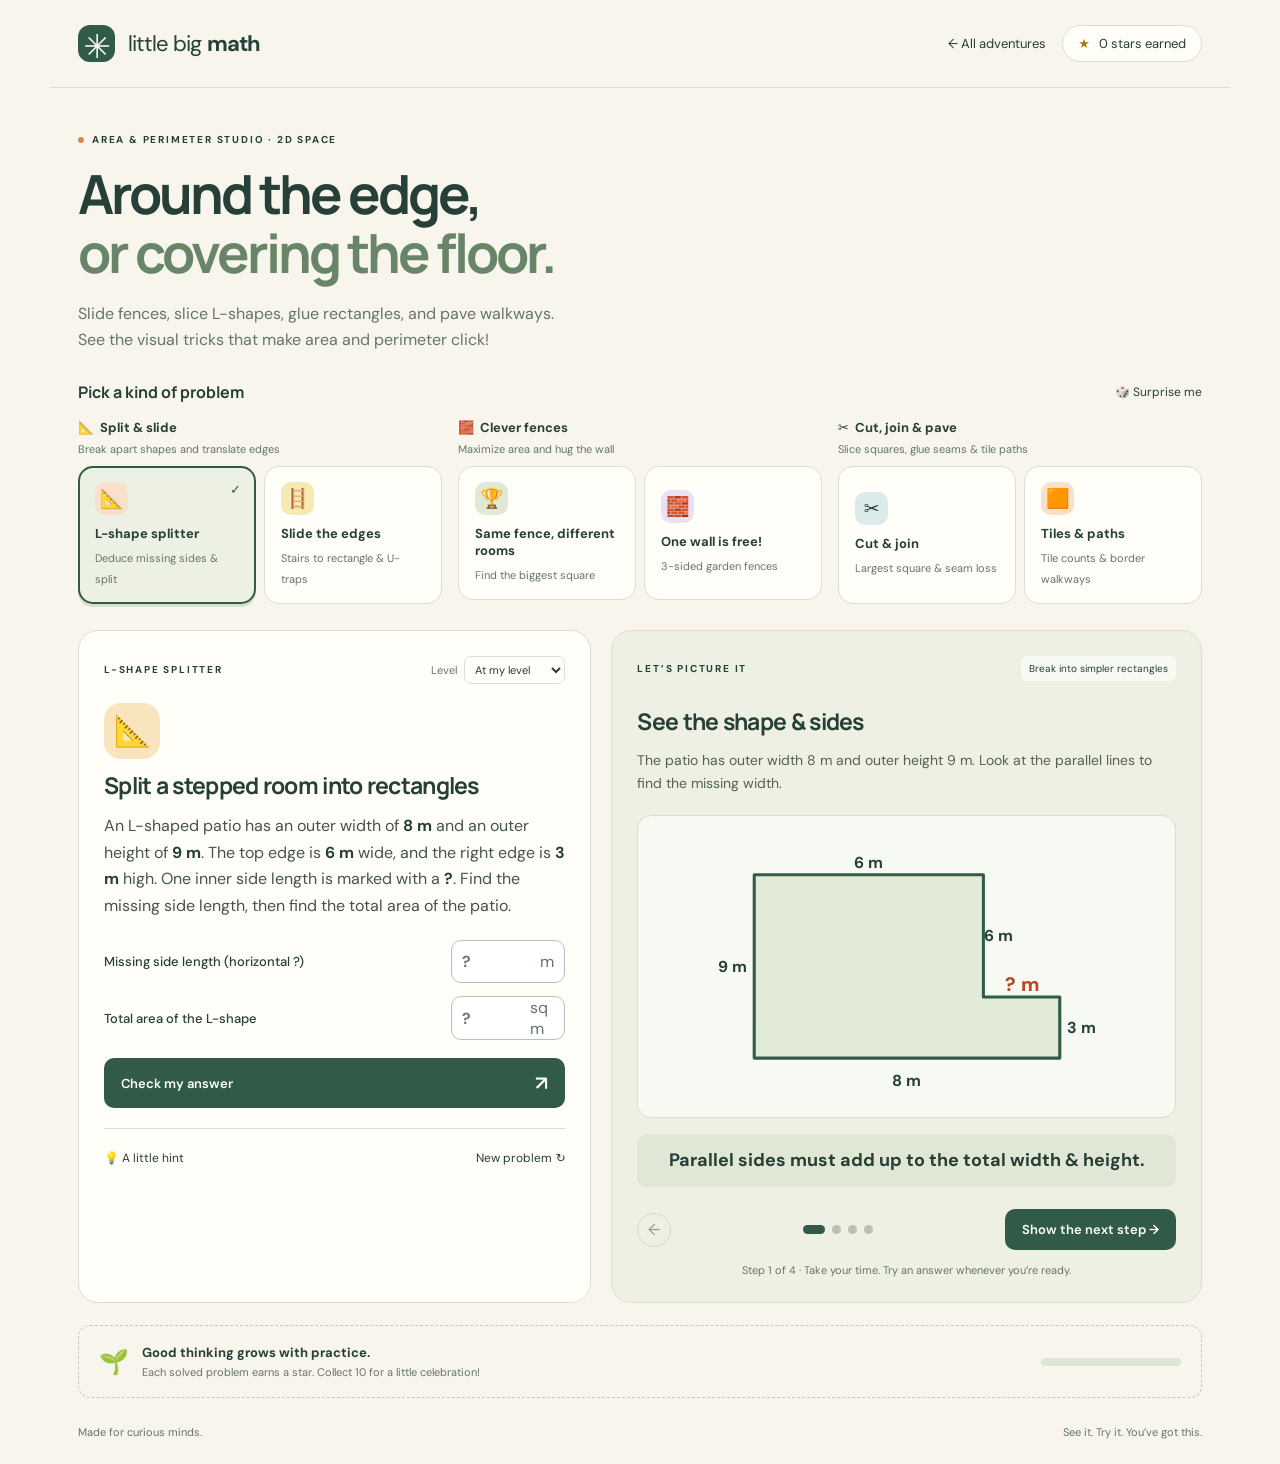
==== area-perimeter.html @ 08259410 "Add full Grade 3 curriculum adventures (Bellevue, China, Ontario)" ====
<!doctype html>
<html lang="en">
<head>
  <meta charset="UTF-8">
  <meta name="viewport" content="width=device-width, initial-scale=1">
  <meta name="theme-color" content="#f7f5ec">
  <title>Area &amp; Perimeter Studio · Little Big Math</title>
  <link rel="stylesheet" href="styles.css">
  <link rel="stylesheet" href="area-perimeter.css">
  <script defer src="area-perimeter.js"></script>
</head>
<body>
  <header class="topbar">
    <a class="brand" href="index.html"><span class="brand-mark" aria-hidden="true">✳</span> little big <b>math</b></a>
    <div class="topbar-right">
      <a class="back-link" href="index.html">← All adventures</a>
      <div class="stars" aria-label="Problems solved"><span aria-hidden="true">★</span> <span id="star-count">0</span> stars earned</div>
    </div>
  </header>
  <main>
    <section class="page-hero">
      <p class="eyebrow"><span class="tiny-dot"></span> AREA &amp; PERIMETER STUDIO · 2D SPACE</p>
      <h1>Around the edge,<br><span>or covering the floor.</span></h1>
      <p class="hero-description">Slide fences, slice L-shapes, glue rectangles, and pave walkways.<br>See the visual tricks that make area and perimeter click!</p>
    </section>

    <section class="practice" aria-label="Area and perimeter practice">
      <div class="section-heading">
        <h2>Pick a kind of problem</h2>
        <button class="text-button" id="mix-button">🎲 Surprise me</button>
      </div>

      <div class="topic-groups area-groups">
        <div class="topic-group" role="group" aria-label="Split &amp; slide">
          <h3 class="topic-group-title"><span aria-hidden="true">📐</span> Split &amp; slide <small>Break apart shapes and translate edges</small></h3>
          <div class="topics">
            <button class="topic" data-topic="rectilinear">
              <span class="topic-icon peach">📐</span>
              <strong>L-shape splitter</strong>
              <small>Deduce missing sides &amp; split</small>
            </button>
            <button class="topic" data-topic="staircase">
              <span class="topic-icon yellow">🪜</span>
              <strong>Slide the edges</strong>
              <small>Stairs to rectangle &amp; U-traps</small>
            </button>
          </div>
        </div>

        <div class="topic-group" role="group" aria-label="Clever fences">
          <h3 class="topic-group-title"><span aria-hidden="true">🧱</span> Clever fences <small>Maximize area and hug the wall</small></h3>
          <div class="topics">
            <button class="topic" data-topic="maxMin">
              <span class="topic-icon green">🏆</span>
              <strong>Same fence, different rooms</strong>
              <small>Find the biggest square</small>
            </button>
            <button class="topic" data-topic="wallFence">
              <span class="topic-icon lilac">🧱</span>
              <strong>One wall is free!</strong>
              <small>3-sided garden fences</small>
            </button>
          </div>
        </div>

        <div class="topic-group" role="group" aria-label="Cut, join &amp; pave">
          <h3 class="topic-group-title"><span aria-hidden="true">✂️</span> Cut, join &amp; pave <small>Slice squares, glue seams &amp; tile paths</small></h3>
          <div class="topics">
            <button class="topic" data-topic="cutPaste">
              <span class="topic-icon blue">✂️</span>
              <strong>Cut &amp; join</strong>
              <small>Largest square &amp; seam loss</small>
            </button>
            <button class="topic" data-topic="paving">
              <span class="topic-icon peach">🟧</span>
              <strong>Tiles &amp; paths</strong>
              <small>Tile counts &amp; border walkways</small>
            </button>
          </div>
        </div>
      </div>

      <div class="workspace">
        <section class="problem-card" aria-labelledby="problem-title">
          <div class="card-top">
            <span class="eyebrow" id="topic-caption">L-SHAPE SPLITTER</span>
            <label class="difficulty">Level
              <select id="difficulty">
                <option value="easy">At my level</option>
                <option value="medium">A little harder</option>
                <option value="large">Big challenge</option>
              </select>
            </label>
          </div>
          <div class="story-icon" id="story-icon" aria-hidden="true">📐</div>
          <h2 id="problem-title">Split a stepped room into rectangles</h2>
          <p class="story" id="story"></p>
          <form id="answer-form" novalidate>
            <div id="answer-fields"></div>
            <button class="primary check" type="submit">Check my answer <span aria-hidden="true">↗</span></button>
          </form>
          <div class="feedback" id="feedback" role="status" aria-live="polite"></div>
          <div class="problem-actions">
            <button class="text-button" id="hint-button">💡 A little hint</button>
            <button class="text-button" id="new-button">New problem <span aria-hidden="true">↻</span></button>
          </div>
          <p class="hint" id="hint" hidden></p>
        </section>

        <section class="visual-card" aria-labelledby="visual-title">
          <div class="card-top">
            <span class="eyebrow">LET’S PICTURE IT</span>
            <span class="picture-badge" id="picture-badge">Grid squares = 1 unit</span>
          </div>
          <h2 id="visual-title">See the shape</h2>
          <p class="step-description" id="step-description"></p>
          <div id="diagram" class="diagram area-diagram" aria-live="polite"></div>
          <div class="equation" id="equation"></div>
          <div class="step-controls">
            <button id="previous-step" class="round-button" aria-label="Previous explanation step">←</button>
            <div id="step-dots" class="step-dots" role="group" aria-label="Explanation steps"></div>
            <button id="next-step" class="primary">Show the next step →</button>
          </div>
          <p class="visual-note" id="visual-note">Take your time. You can try an answer at any step.</p>
        </section>
      </div>

      <div class="encouragement">
        <span aria-hidden="true">🌱</span>
        <div>
          <strong>Good thinking grows with practice.</strong>
          <span>Each solved problem earns a star. Collect 10 for a little celebration!</span>
        </div>
        <div class="progress-track" aria-label="Progress toward 10 stars">
          <div id="progress-fill"></div>
        </div>
      </div>
    </section>
  </main>
  <footer>Made for curious minds. <span>See it. Try it. You’ve got this.</span></footer>
  <div id="celebration" class="celebration" role="status" aria-live="polite"></div>
</body>
</html>
---- styles.css ----
@import url('https://fonts.googleapis.com/css2?family=DM+Sans:wght@400;500;600;700&family=Manrope:wght@400;500;600;700;800&display=swap');
:root{--bg:#f7f5ec;--paper:#fffef9;--ink:#263f37;--muted:#66746a;--line:#dedfd3;--green:#315b48;--peach:#f5d2b7;--yellow:#f0cd65;--soft:#edf0e3}
*{box-sizing:border-box}body{margin:0;background:var(--bg);color:var(--ink);font-family:'DM Sans',system-ui,sans-serif;font-size:16px}button,input,select{font:inherit}button{cursor:pointer}button,a,input,select{outline-offset:5px}button:focus-visible,a:focus-visible,input:focus-visible,select:focus-visible{outline:3px solid #9071c4}button{transition:background .15s,transform .15s}button:active{transform:translateY(1px)}button:disabled{cursor:default;opacity:.45}button[hidden],[hidden]{display:none!important}.topbar,main,footer{max-width:1180px;margin:auto}.topbar{display:flex;align-items:center;justify-content:space-between;padding:25px 28px;border-bottom:1px solid var(--line)}.brand{display:flex;align-items:center;gap:6px;text-decoration:none;color:var(--ink);font-size:22px;letter-spacing:-1px}.brand-mark{display:grid;place-items:center;background:var(--green);color:var(--bg);width:37px;height:37px;border-radius:12px;margin-right:7px;font-size:33px}.stars{border:1px solid var(--line);border-radius:30px;padding:9px 15px;font-size:13px;background:var(--paper)}.stars>span:first-child{color:#aa7a12;margin-right:6px}.hero{padding:45px 28px 34px;display:flex;align-items:center;justify-content:space-between;gap:30px}.eyebrow{font-size:10px;letter-spacing:1.8px;font-weight:700;display:flex;align-items:center;gap:8px}.tiny-dot{width:6px;height:6px;background:#dc855a;border-radius:50%}h1,h2{font-family:Manrope,system-ui,sans-serif}h1{font-size:clamp(42px,5vw,62px);line-height:1.1;letter-spacing:-3px;margin:18px 0}h1 span{color:#688568}.hero-description{font-size:16px;line-height:1.65;color:var(--muted);margin:0}.hero-art{width:390px;max-width:43%}.hero-art svg{width:100%;display:block}.practice{padding:0 28px}.section-heading{display:flex;align-items:center;justify-content:space-between;margin-bottom:15px}.section-heading h2{font-size:16px;margin:0}.section-heading>span{color:var(--muted);font-size:12px}.topics{display:grid;grid-template-columns:repeat(5,1fr);gap:12px;margin-bottom:26px}.topic{position:relative;border:1px solid var(--line);background:var(--paper);border-radius:15px;text-align:left;padding:15px 16px;min-height:112px;color:var(--ink)}.topic:hover{border-color:var(--green);background:#f0f2e7}.topic[aria-pressed=true]{border:2px solid var(--green);padding:14px 15px;background:#edf1e4;box-shadow:0 3px 0 #d9dfce}.topic[aria-pressed=true]:after{content:'✓';position:absolute;right:13px;top:13px;font-size:13px;color:var(--green)}.topic-icon{display:grid;place-items:center;width:33px;height:33px;border-radius:10px;font-size:19px;margin-bottom:10px}.peach{background:#f8e0cb}.green{background:#e0e9d3}.lilac{background:#e9e0f3}.yellow{background:#f7e9b2}.blue{background:#dcebea}.topic strong{display:block;font-size:13px;margin-bottom:4px}.topic small{font-size:11px;color:var(--muted)}.workspace{display:grid;grid-template-columns:1fr 1.15fr;gap:20px;align-items:stretch}.problem-card,.visual-card{border:1px solid var(--line);border-radius:20px;padding:25px;background:var(--paper);min-width:0}.visual-card{background:#edf0e3;display:flex;flex-direction:column}.card-top{display:flex;align-items:center;justify-content:space-between;gap:10px}.difficulty{display:flex;align-items:center;gap:7px;color:var(--muted);font-size:11px}.difficulty select{font-size:11px;border:1px solid var(--line);border-radius:7px;padding:5px 6px;background:var(--paper);color:var(--ink)}.story-icon{margin:19px 0 12px;font-size:30px;width:56px;height:56px;display:grid;place-items:center;background:#f8e5be;border-radius:17px}.problem-card h2,.visual-card h2{font-size:23px;letter-spacing:-.7px;margin:0 0 13px;line-height:1.3}.story{font-size:16px;line-height:1.65;margin:0 0 21px;color:#44554a}.story strong{color:var(--ink)}.answer-row{display:flex;align-items:center;justify-content:space-between;gap:16px;margin-bottom:13px}.answer-row label{font-size:13px;font-weight:500;flex:1}.input-wrap{display:flex;align-items:center;background:#fff;border:1px solid #b7c3b2;border-radius:10px;width:114px;flex-shrink:0;padding:0 10px;gap:5px}.input-wrap span{color:var(--muted)}.input-wrap input{border:0;width:100%;min-width:0;padding:10px 0;background:transparent;color:var(--ink);font-weight:700;outline-offset:2px}.input-wrap:focus-within{border-color:var(--green);box-shadow:0 0 0 2px #d1e0cc}.input-wrap:has(input[aria-invalid=true]){border-color:#ad633c;background:#fff4ec}.primary{border:0;background:var(--green);color:white;border-radius:10px;padding:12px 17px;font-weight:600;font-size:13px}.primary:hover{background:#234636}.check{width:100%;display:flex;justify-content:space-between;align-items:center;margin-top:18px}.check>span{font-size:20px}.feedback{font-size:13px;line-height:1.5;margin-top:13px}.feedback.success{color:#2c6240;background:#eaf3e4;padding:12px;border-radius:10px}.feedback.try{color:#8c492a;background:#fff1e4;padding:12px;border-radius:10px}.problem-actions{display:flex;justify-content:space-between;border-top:1px solid var(--line);margin-top:20px;padding-top:17px;gap:10px}.text-button{border:0;background:none;color:var(--ink);font-size:12px;padding:4px 0}.text-button:hover{text-decoration:underline}.hint{font-size:13px;line-height:1.5;padding:12px;border-left:3px solid #d7a841;background:#fcf2d7;border-radius:0 8px 8px 0}.picture-badge{font-size:10px;padding:6px 8px;background:#fff9;border-radius:6px;white-space:nowrap}.visual-card h2{margin-top:26px}.step-description{margin:0;color:#53634f;font-size:14px;line-height:1.6;min-height:45px}.diagram{background:#fff9;border:1px solid #d9dfcd;border-radius:14px;padding:24px 20px;min-height:174px;margin:21px 0 16px;display:flex;flex-direction:column;justify-content:center;gap:13px}.model-row{display:grid;grid-template-columns:69px 1fr;align-items:center;gap:10px}.model-label{font-size:12px;font-weight:600}.model-parts{display:flex;align-items:stretch;gap:5px;min-width:0}.part{flex:1;min-width:0;background:#cbdcbb;border:1px solid #a6bb93;border-radius:7px;padding:13px 3px;text-align:center;font-size:17px;font-weight:700;position:relative}.model-row:nth-child(2) .part{background:var(--peach);border-color:#d9b290}.extra-part{display:flex;align-items:center;justify-content:center;background:var(--yellow);border:1px dashed #aa8732;border-radius:7px;min-width:49px;font-size:13px;font-weight:700;padding:7px}.extra-part.aside{opacity:.65;text-decoration:line-through}.total-brace{font-size:12px;text-align:center;border-top:2px solid #a9b5a1;margin:1px 0 0 79px;padding-top:10px;color:#4b6244}.aside-note{font-size:12px;text-align:center;color:#6c632d}.equation{background:#e0e7d4;padding:13px;border-radius:10px;text-align:center;min-height:48px;font-weight:700;font-size:18px;display:flex;align-items:center;justify-content:center;line-height:1.5}.equation:empty{background:transparent}.step-controls{display:flex;align-items:center;justify-content:space-between;gap:10px;margin-top:auto;padding-top:22px}.round-button{width:34px;height:34px;background:transparent;border:1px solid #b7c3ad;border-radius:50%;color:var(--ink)}.step-dots{display:flex;gap:7px}.step-dot{width:9px;height:9px;padding:0;border:0;border-radius:50%;background:#b8c4ae}.step-dot[aria-current=step]{background:var(--green);width:22px;border-radius:10px}.visual-note{font-size:11px;text-align:center;color:var(--muted);margin:13px 0 0}.encouragement{display:flex;align-items:center;gap:13px;border:1px dashed #c2cbb6;border-radius:12px;padding:18px 20px;margin:22px 0}.encouragement>span{font-size:24px}.encouragement strong,.encouragement div>span{display:block}.encouragement strong{font-size:13px;margin-bottom:4px}.encouragement div>span{font-size:11px;color:var(--muted)}.progress-track{height:8px;width:140px;background:#e1e5d7;border-radius:10px;margin-left:auto;overflow:hidden}.progress-track>div{height:100%;background:#729866;border-radius:10px;transition:width .3s}footer{padding:5px 28px 25px;color:var(--muted);font-size:11px;display:flex;justify-content:space-between}.hops{display:flex;gap:6px;align-items:center;justify-content:center;flex-wrap:wrap}.hop{display:flex;flex-direction:column;align-items:center;gap:5px}.hop-number{width:44px;height:44px;display:grid;place-items:center;border-radius:50%;background:#cbdcbb;font-size:13px;font-weight:700}.hop-number.current{background:var(--yellow)}.hop-arrow{font-size:10px;color:#58674e}.hop-rule{font-size:12px;text-align:center;color:#596a50;line-height:1.6}.shop-mini{font-size:11px;text-align:center;color:var(--muted)}.celebration{position:fixed;bottom:24px;left:50%;transform:translateX(-50%);background:var(--green);color:white;padding:17px 24px;border-radius:15px;box-shadow:0 5px 30px #263f3733;font-weight:600;display:none;max-width:90%;text-align:center;z-index:10}.celebration.visible{display:block;animation:pop .3s ease-out}@keyframes pop{from{transform:translate(-50%,20px);opacity:0}to{transform:translate(-50%,0);opacity:1}}
.part{flex:0 0 calc((100% - var(--reserve,0px) - (var(--slots,4) - 1)*5px)/var(--slots,4));font-size:clamp(11px,1.4vw,17px)}.receipt-line{display:flex;justify-content:space-between;gap:12px;border-bottom:1px dashed #cad1bf;padding:12px 0;font-size:14px}.receipt-line strong{white-space:nowrap}
.topics{grid-template-columns:repeat(3,1fr)}.treasure-groups{display:grid;grid-template-columns:repeat(auto-fit,minmax(95px,1fr));gap:9px}.treasure-card{padding:12px;background:#fffdf6;border:1px solid #d4dec8;border-radius:10px;min-width:0}.treasure-card>strong{font-size:11px;display:block;margin-bottom:9px;color:#53634f}.treasure-pile{display:flex;flex-wrap:wrap;gap:5px;align-items:center;min-height:28px}.treasure-token{font-size:19px;position:relative}.treasure-token.taken{opacity:.35}.treasure-token.taken:after{content:'';position:absolute;left:0;right:0;top:50%;height:2px;background:#8a3f29;transform:rotate(-35deg)}.unknown-treasure{font-size:27px;font-weight:700;color:#a6743b}.treasure-number{font-weight:700;font-size:18px}.whole-total{border-top:1px dashed #a9b5a1;padding-top:11px;text-align:center;font-size:13px;color:#4b6244}
@media(min-width:1400px){.hero{padding-top:55px;padding-bottom:44px}.topics{margin-bottom:30px}.problem-card,.visual-card{padding:30px}}
@media(max-width:850px){.topics{gap:8px}.topic{padding:12px 10px}.topic[aria-pressed=true]{padding:11px 9px}.topic small{font-size:10px}.workspace{gap:14px}.problem-card,.visual-card{padding:20px}.picture-badge{display:none}.model-row{grid-template-columns:58px 1fr}.total-brace{margin-left:68px}.step-controls .primary{padding:12px 10px;font-size:11px}.diagram{padding:20px 12px}.hero-art{max-width:40%}}
@media(max-width:640px){.topbar{padding:18px}.brand{font-size:19px}.stars{font-size:11px;padding:8px 10px}.hero{padding:30px 18px 26px;gap:4px}.hero .eyebrow{font-size:8px;letter-spacing:1px}h1{font-size:43px;letter-spacing:-2px}.hero-description{font-size:13px}.hero-art{max-width:34%;min-width:95px}.practice{padding:0 18px}.section-heading>span{display:none}.topics{grid-template-columns:repeat(3,1fr);gap:9px}.topic{min-height:108px}.topic strong{font-size:12px}.topic small{font-size:10px;line-height:1.4;display:block}.workspace{grid-template-columns:1fr}.problem-card,.visual-card{padding:22px}.visual-card{min-height:420px}.picture-badge{display:block;font-size:9px}.encouragement{padding:15px 12px}.encouragement div>span{line-height:1.5}.progress-track{width:55px;flex-shrink:0}footer{padding:5px 18px 22px;font-size:10px;gap:15px}.model-row{grid-template-columns:62px 1fr}.total-brace{margin-left:72px}.step-controls .primary{font-size:12px}.celebration{font-size:13px}}
@media(max-width:380px){.model-row{grid-template-columns:1fr;gap:6px}.total-brace{margin-left:0}.picture-badge{display:none}.diagram{padding:20px 12px}}
@media(prefers-reduced-motion:reduce){*{animation:none!important;transition:none!important}}

/* Shared page navigation */
.topbar-right{display:flex;align-items:center;gap:16px}
.back-link{color:var(--ink);font-size:13px;text-decoration:none}
.back-link:hover{text-decoration:underline}
.page-hero{padding:35px 28px 26px}
.page-hero h1{font-size:clamp(37px,4.5vw,54px)}

/* Landing page: adventure cards */
.adventures{display:grid;gap:16px;margin-bottom:8px}
.adventure{border:1px solid var(--line);border-radius:20px;background:var(--paper);overflow:hidden}
.adventure-main{display:flex;align-items:center;gap:18px;padding:20px 22px;color:var(--ink);text-decoration:none}
.adventure-main:hover .adventure-go{transform:translateX(4px)}
.adventure-icon{display:grid;place-items:center;flex-shrink:0;width:58px;height:58px;border-radius:17px;font-size:30px;background:#fff9}
.adventure-text{flex:1}
.adventure-text strong{display:flex;align-items:center;gap:10px;font-family:Manrope,system-ui,sans-serif;font-size:21px;letter-spacing:-.5px}
.adventure-text small{display:block;color:var(--muted);font-size:13px;line-height:1.6;margin-top:4px}
.adventure-go{font-size:26px;transition:transform .15s}
.new-badge{font-style:normal;font-family:'DM Sans',system-ui,sans-serif;font-size:10px;letter-spacing:1px;text-transform:uppercase;background:var(--green);color:#fff;border-radius:20px;padding:4px 8px}
.adventure-groups{display:grid;grid-template-columns:repeat(auto-fit,minmax(220px,1fr));gap:14px 22px;padding:16px 22px 20px;border-top:1px dashed #0002;background:#fff6}
.adventure-groups h3{font-size:11px;letter-spacing:1.2px;text-transform:uppercase;margin:0 0 9px;color:#4f5f55}
.chips{list-style:none;padding:0;margin:0;display:flex;flex-wrap:wrap;gap:7px}
.chips a{display:inline-block;background:var(--paper);border:1px solid var(--line);border-radius:30px;padding:7px 12px;font-size:12px;color:var(--ink);text-decoration:none}
.chips a:hover{border-color:var(--green);background:#f0f2e7}
.peach-card{background:#fbeee2}.lilac-card{background:#f2ecf8}.green-card{background:#e9efdf}.yellow-card{background:#fbf5dc}.blue-card{background:#e6f1f0}.coral-card{background:#fae8e4}.sage-card{background:#e7efe8}

/* Word problems: grouped topic buttons */
.topic-groups{display:grid;grid-template-columns:1.25fr .9fr 1.6fr;gap:16px;margin-bottom:26px}
.topic-group{min-width:0}
.topic-group-title{font-size:13px;margin:0 0 10px;display:flex;flex-wrap:wrap;align-items:baseline;gap:6px}
.topic-group-title small{flex-basis:100%;font-weight:400;font-size:11px;color:var(--muted)}
.topic-group .topics{grid-template-columns:repeat(auto-fit,minmax(110px,1fr));margin-bottom:0;gap:8px}
@media(max-width:980px){.topic-groups{grid-template-columns:1fr}.topic-group .topics{grid-template-columns:repeat(auto-fill,minmax(150px,1fr))}}
@media(max-width:640px){.page-hero{padding:26px 18px 20px}.topbar-right{gap:10px}.back-link{font-size:11px}.adventure-main{padding:16px;gap:13px}.adventure-icon{width:46px;height:46px;font-size:24px}.adventure-text strong{font-size:18px}.adventure-groups{padding:14px 16px 16px}.topic-group .topics{grid-template-columns:repeat(2,1fr)}}
---- area-perimeter.css ----
/* Area & Perimeter Studio Styles */

.area-groups {
  grid-template-columns: repeat(3, 1fr);
  gap: 16px;
  margin-bottom: 26px;
}

.area-diagram {
  padding: 16px;
  min-height: 250px;
  display: flex;
  flex-direction: column;
  align-items: center;
  justify-content: center;
  overflow: hidden;
}

.area-svg {
  width: 100%;
  max-width: 440px;
  height: auto;
  max-height: 270px;
  display: block;
  margin: 0 auto;
  user-select: none;
}

/* SVG Text & Element Styling */
.area-svg text {
  font-family: 'DM Sans', system-ui, sans-serif;
}

.dim-text {
  font-size: 13px;
  font-weight: 700;
  fill: #263f37;
  text-anchor: middle;
  dominant-baseline: central;
}

.dim-missing {
  font-size: 16px;
  font-weight: 800;
  fill: #ba4722;
  text-anchor: middle;
  dominant-baseline: central;
}

.dim-found {
  font-size: 14px;
  font-weight: 800;
  fill: #2c6240;
  text-anchor: middle;
  dominant-baseline: central;
}

.part-label {
  font-size: 13px;
  font-weight: 700;
  fill: #3b5045;
  text-anchor: middle;
  dominant-baseline: central;
}

.slice-line {
  stroke: #ba4722;
  stroke-width: 2.5;
  stroke-dasharray: 6 4;
}

.seam-line {
  stroke: #456cb0;
  stroke-width: 2.5;
  stroke-dasharray: 5 4;
}

.slide-arrow {
  stroke: #2e6c4a;
  stroke-width: 2;
  marker-end: url(#arrow-green);
}

.slide-arrow-u {
  stroke: #ba4722;
  stroke-width: 2;
  marker-end: url(#arrow-orange);
}

/* MaxMin Comparison Table */
.compare-container {
  width: 100%;
  max-width: 440px;
  display: flex;
  flex-direction: column;
  gap: 12px;
}

.compare-svg-duo {
  width: 100%;
  max-height: 140px;
  display: block;
}

.compare-table {
  width: 100%;
  border-collapse: separate;
  border-spacing: 0;
  border: 1px solid #d4dec8;
  border-radius: 10px;
  overflow: hidden;
  font-size: 13px;
  background: #fff;
  text-align: center;
}

.compare-table th {
  background: #e6edd9;
  padding: 8px 10px;
  font-weight: 700;
  color: #2e4a3d;
  font-size: 12px;
  letter-spacing: 0.3px;
}

.compare-table td {
  padding: 7px 10px;
  border-top: 1px solid #edf0e3;
  color: #3b4e42;
}

.compare-table tr.winner {
  background: #eaf5e1;
  font-weight: 700;
  color: #1e5233;
}

.compare-table tr.winner td:first-child::before {
  content: '★ ';
  color: #d18d19;
}

/* Tile Grid Patterns */
.tile-item {
  stroke: #98aa8e;
  stroke-width: 1;
}

/* Fence Styling */
.fence-post {
  fill: #8f6738;
}

.fence-wire {
  stroke: #b3884e;
  stroke-width: 2.5;
}

.wall-top {
  fill: #bb5a42;
  stroke: #873622;
  stroke-width: 2;
}

/* Responsive Overrides */
@media (max-width: 980px) {
  .area-groups {
    grid-template-columns: 1fr;
  }
}

@media (max-width: 640px) {
  .area-diagram {
    padding: 10px;
    min-height: 210px;
  }
  .compare-table {
    font-size: 11px;
  }
  .compare-table th, .compare-table td {
    padding: 5px 6px;
  }
}
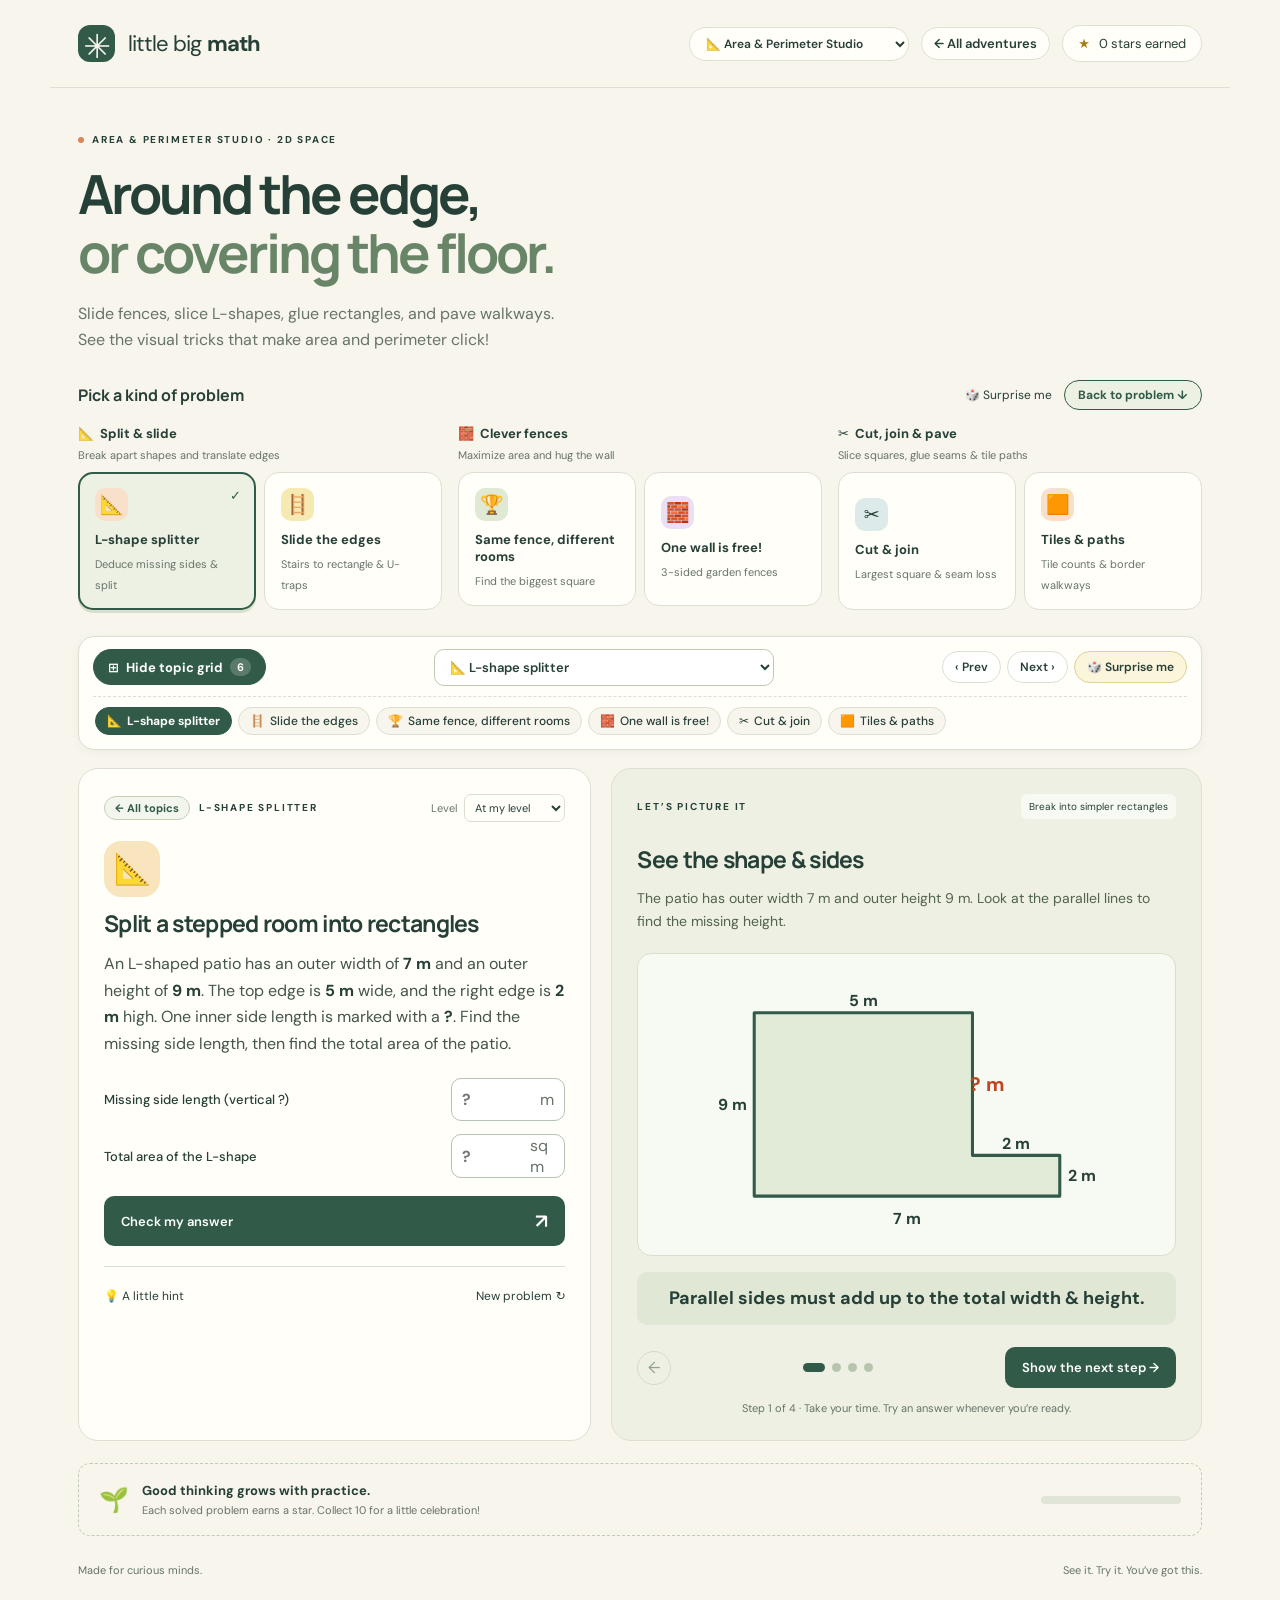
==== commit 35d34355: "Streamline topic selection and cross-adventure navigation UX" ====
--- a/area-perimeter.html
+++ b/area-perimeter.html
@@ -8,6 +8,7 @@
   <link rel="stylesheet" href="styles.css">
   <link rel="stylesheet" href="area-perimeter.css">
   <script defer src="area-perimeter.js"></script>
+  <script defer src="nav.js"></script>
 </head>
 <body>
   <header class="topbar">
--- a/styles.css
+++ b/styles.css
@@ -10,11 +10,44 @@
 @media(prefers-reduced-motion:reduce){*{animation:none!important;transition:none!important}}
 
 /* Shared page navigation */
-.topbar-right{display:flex;align-items:center;gap:16px}
-.back-link{color:var(--ink);font-size:13px;text-decoration:none}
-.back-link:hover{text-decoration:underline}
-.page-hero{padding:35px 28px 26px}
+.topbar{position:sticky;top:0;z-index:30;background:color-mix(in srgb,var(--bg) 92%,transparent);backdrop-filter:blur(8px)}
+.topbar-right{display:flex;align-items:center;gap:12px;flex-wrap:wrap}
+.back-link{color:var(--ink);font-size:13px;font-weight:600;text-decoration:none;padding:7px 12px;border-radius:20px;border:1px solid var(--line);background:var(--paper)}
+.back-link:hover{border-color:var(--green);background:#f0f2e7;text-decoration:none}
+.adventure-switcher{font-size:12px;font-weight:600;border:1px solid var(--line);border-radius:20px;padding:7px 12px;background:var(--paper);color:var(--ink);max-width:220px}
+.adventure-switcher:hover{border-color:var(--green)}
+.page-hero{padding:35px 28px 26px;transition:padding .2s}
 .page-hero h1{font-size:clamp(37px,4.5vw,54px)}
+body.topics-collapsed-body .page-hero{padding:18px 28px 14px}
+body.topics-collapsed-body .page-hero h1{font-size:clamp(26px,3.2vw,36px);margin:8px 0}
+body.topics-collapsed-body .page-hero .hero-description{display:none}
+.sr-only{position:absolute;width:1px;height:1px;padding:0;margin:-1px;overflow:hidden;clip:rect(0,0,0,0);white-space:nowrap;border:0}
+
+/* Streamlined Topic Picker & Workspace Navigation Bar */
+.section-heading-actions{display:flex;align-items:center;gap:12px}
+.jump-workspace-btn{border:1px solid var(--green);background:#edf1e4;color:var(--green);border-radius:20px;padding:6px 13px;font-size:12px;font-weight:700}
+.jump-workspace-btn:hover{background:var(--green);color:#fff}
+.practice.topics-collapsed>.section-heading,.practice.topics-collapsed>.topic-groups{display:none}
+.workspace-nav{background:var(--paper);border:1px solid var(--line);border-radius:16px;padding:12px 14px;margin-bottom:18px;box-shadow:0 2px 10px #263f370a;scroll-margin-top:88px}
+.workspace-nav-top{display:flex;align-items:center;justify-content:space-between;gap:10px;flex-wrap:wrap}
+.back-to-topics-btn{display:inline-flex;align-items:center;gap:7px;border:1.5px solid var(--green);background:#edf1e4;color:var(--ink);border-radius:30px;padding:8px 14px;font-size:13px;font-weight:700}
+.back-to-topics-btn:hover,.back-to-topics-btn.is-open{background:var(--green);color:#fff}
+.back-to-topics-btn.is-open .topic-count-badge{background:#fff3;color:#fff}
+.topic-count-badge{background:var(--green);color:#fff;font-size:11px;padding:2px 7px;border-radius:20px;font-weight:700}
+.quick-topic-picker{flex:1;min-width:190px;max-width:340px}
+.quick-topic-select{width:100%;border:1px solid #bdcbb2;border-radius:10px;padding:8px 11px;background:#fff;color:var(--ink);font-size:13px;font-weight:600}
+.quick-topic-select:hover{border-color:var(--green)}
+.workspace-nav-actions{display:flex;align-items:center;gap:6px;flex-wrap:wrap}
+.nav-pill-btn{border:1px solid var(--line);background:#fff;color:var(--ink);border-radius:20px;padding:7px 12px;font-size:12px;font-weight:600}
+.nav-pill-btn:hover{border-color:var(--green);background:#f0f2e7}
+.surprise-pill{background:#fbf5dc;border-color:#dfd199}
+.quick-topic-strip{display:flex;align-items:center;gap:6px;overflow-x:auto;padding:10px 2px 2px;margin-top:10px;border-top:1px dashed var(--line);scrollbar-width:thin}
+.strip-chip{display:inline-flex;align-items:center;gap:5px;white-space:nowrap;border:1px solid var(--line);background:var(--bg);color:var(--ink);border-radius:20px;padding:5px 11px;font-size:12px;font-weight:500;flex-shrink:0}
+.strip-chip:hover{border-color:var(--green);background:#edf1e4}
+.strip-chip[aria-pressed=true]{background:var(--green);border-color:var(--green);color:#fff;font-weight:700}
+.card-top-left{display:flex;align-items:center;gap:9px;flex-wrap:wrap}
+.inline-topics-btn{border:1px solid #c3cfb8;background:#f3f6ec;color:var(--green);border-radius:16px;padding:4px 10px;font-size:11px;font-weight:700}
+.inline-topics-btn:hover{background:var(--green);color:#fff;border-color:var(--green)}
 
 /* Landing page: adventure cards */
 .adventures{display:grid;gap:16px;margin-bottom:8px}
@@ -41,4 +74,4 @@
 .topic-group-title small{flex-basis:100%;font-weight:400;font-size:11px;color:var(--muted)}
 .topic-group .topics{grid-template-columns:repeat(auto-fit,minmax(110px,1fr));margin-bottom:0;gap:8px}
 @media(max-width:980px){.topic-groups{grid-template-columns:1fr}.topic-group .topics{grid-template-columns:repeat(auto-fill,minmax(150px,1fr))}}
-@media(max-width:640px){.page-hero{padding:26px 18px 20px}.topbar-right{gap:10px}.back-link{font-size:11px}.adventure-main{padding:16px;gap:13px}.adventure-icon{width:46px;height:46px;font-size:24px}.adventure-text strong{font-size:18px}.adventure-groups{padding:14px 16px 16px}.topic-group .topics{grid-template-columns:repeat(2,1fr)}}
+@media(max-width:640px){.page-hero{padding:26px 18px 20px}.topbar-right{gap:8px}.back-link{font-size:11px;padding:5px 9px}.adventure-switcher{max-width:155px;font-size:11px;padding:5px 8px}.workspace-nav{padding:10px 11px}.quick-topic-picker{min-width:100%;order:3}.adventure-main{padding:16px;gap:13px}.adventure-icon{width:46px;height:46px;font-size:24px}.adventure-text strong{font-size:18px}.adventure-groups{padding:14px 16px 16px}.topic-group .topics{grid-template-columns:repeat(2,1fr)}}
